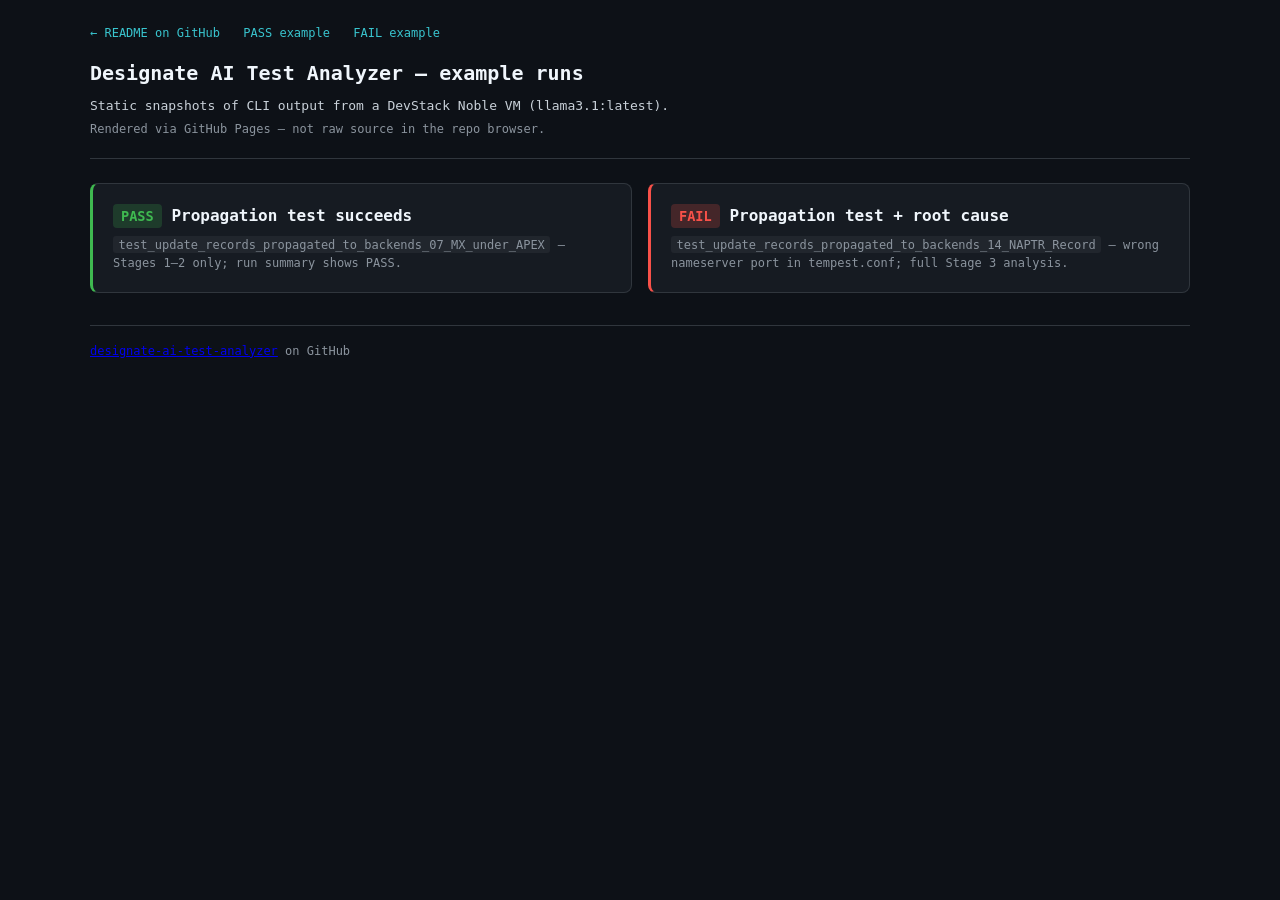
==== docs/index.html @ a3a5df71 "First draft" ====
<!DOCTYPE html>
<html lang="en">
<head>
  <meta charset="utf-8">
  <meta name="viewport" content="width=device-width, initial-scale=1">
  <title>Example output — Designate AI Test Analyzer</title>
  <link rel="stylesheet" href="style.css">
</head>
<body>
  <nav class="nav-links">
    <a href="https://github.com/zahlabut/designate-ai-test-analyzer#readme">← README on GitHub</a>
    <a href="example-pass.html">PASS example</a>
    <a href="example-fail.html">FAIL example</a>
  </nav>

  <header class="page-header">
    <h1>Designate AI Test Analyzer — example runs</h1>
    <p class="meta">Static snapshots of CLI output from a DevStack Noble VM (llama3.1:latest).</p>
    <p class="meta dim">Rendered via GitHub Pages — not raw source in the repo browser.</p>
  </header>

  <div class="cards">
    <a class="card pass" href="example-pass.html">
      <h2><span class="badge pass">PASS</span> Propagation test succeeds</h2>
      <p><code>test_update_records_propagated_to_backends_07_MX_under_APEX</code> — Stages 1–2 only; run summary shows PASS.</p>
    </a>
    <a class="card fail" href="example-fail.html">
      <h2><span class="badge fail">FAIL</span> Propagation test + root cause</h2>
      <p><code>test_update_records_propagated_to_backends_14_NAPTR_Record</code> — wrong nameserver port in tempest.conf; full Stage 3 analysis.</p>
    </a>
  </div>

  <footer>
    <a href="https://github.com/zahlabut/designate-ai-test-analyzer">designate-ai-test-analyzer</a> on GitHub
  </footer>
</body>
</html>
---- docs/style.css ----
:root {
  --bg: #0d1117;
  --surface: #161b22;
  --border: #30363d;
  --text: #c9d1d9;
  --dim: #8b949e;
  --cyan: #39c5cf;
  --yellow: #d29922;
  --green: #3fb950;
  --red: #f85149;
  --magenta: #bc8cff;
  --white: #f0f6fc;
  --code-bg: #21262d;
}

* { box-sizing: border-box; }

body {
  margin: 0;
  padding: 1.5rem;
  background: var(--bg);
  color: var(--text);
  font-family: "JetBrains Mono", "Fira Code", "SF Mono", Consolas, monospace;
  font-size: 13px;
  line-height: 1.5;
}

.page-header {
  max-width: 1100px;
  margin: 0 auto 1.5rem;
  padding-bottom: 1rem;
  border-bottom: 1px solid var(--border);
}

.page-header h1 {
  margin: 0 0 0.5rem;
  font-size: 1.25rem;
  font-weight: 600;
  color: var(--white);
}

.meta { margin: 0.25rem 0; }
.meta.dim { color: var(--dim); font-size: 12px; }

.badge {
  display: inline-block;
  padding: 0.1rem 0.5rem;
  border-radius: 4px;
  font-size: 0.85rem;
  font-weight: 700;
  vertical-align: middle;
}

.badge.pass { background: rgba(63, 185, 80, 0.2); color: var(--green); }
.badge.fail { background: rgba(248, 81, 73, 0.2); color: var(--red); }

.nav-links {
  max-width: 1100px;
  margin: 0 auto 1rem;
  font-size: 12px;
}

.nav-links a {
  color: var(--cyan);
  text-decoration: none;
  margin-right: 1rem;
}

.nav-links a:hover { text-decoration: underline; }

.terminal {
  max-width: 1100px;
  margin: 0 auto;
}

.panel {
  border: 1px solid var(--border);
  border-radius: 6px;
  margin-bottom: 0.75rem;
  overflow: hidden;
}

.panel-title {
  padding: 0.35rem 0.75rem;
  font-weight: 600;
  border-bottom: 1px solid var(--border);
  background: var(--surface);
}

.panel-body {
  padding: 0.75rem;
  white-space: pre-wrap;
  word-break: break-word;
}

.panel-header .panel-title { color: var(--white); }
.panel-cyan .panel-title { color: var(--cyan); }
.panel-yellow .panel-title { color: var(--yellow); }
.panel-green .panel-title { color: var(--green); }
.panel-red .panel-title { color: var(--red); }
.panel-magenta .panel-title { color: var(--magenta); }
.panel-summary .panel-title { color: var(--green); }
.panel-summary.fail .panel-title { color: var(--red); }

.diagram {
  background: var(--surface);
  border: 1px solid var(--border);
  border-radius: 6px;
  padding: 1rem;
  margin-bottom: 0.75rem;
  white-space: pre;
  overflow-x: auto;
  color: var(--dim);
  line-height: 1.4;
}

.diagram .cyan { color: var(--cyan); }
.diagram .yellow { color: var(--yellow); }
.diagram .magenta { color: var(--magenta); }

.line { margin: 0.15rem 0; }
.line.dim { color: var(--dim); }
.line.info { color: var(--text); }
.line.ok { color: var(--green); }

.list-tests {
  background: var(--surface);
  border: 1px solid var(--border);
  border-radius: 6px;
  padding: 0.75rem;
  margin-bottom: 0.75rem;
  max-height: 220px;
  overflow-y: auto;
  font-size: 12px;
}

.list-tests .selected { color: var(--cyan); font-weight: 600; }

code {
  background: var(--code-bg);
  padding: 0.1rem 0.35rem;
  border-radius: 3px;
  font-size: 12px;
}

footer {
  max-width: 1100px;
  margin: 2rem auto 0;
  padding-top: 1rem;
  border-top: 1px solid var(--border);
  color: var(--dim);
  font-size: 12px;
}

.cards {
  max-width: 1100px;
  margin: 0 auto;
  display: grid;
  grid-template-columns: repeat(auto-fit, minmax(280px, 1fr));
  gap: 1rem;
}

.card {
  display: block;
  padding: 1.25rem;
  background: var(--surface);
  border: 1px solid var(--border);
  border-radius: 8px;
  color: var(--text);
  text-decoration: none;
  transition: border-color 0.15s;
}

.card:hover {
  border-color: var(--cyan);
}

.card h2 {
  margin: 0 0 0.5rem;
  font-size: 1rem;
  color: var(--white);
}

.card p {
  margin: 0;
  font-size: 12px;
  color: var(--dim);
}

.card.pass { border-left: 3px solid var(--green); }
.card.fail { border-left: 3px solid var(--red); }
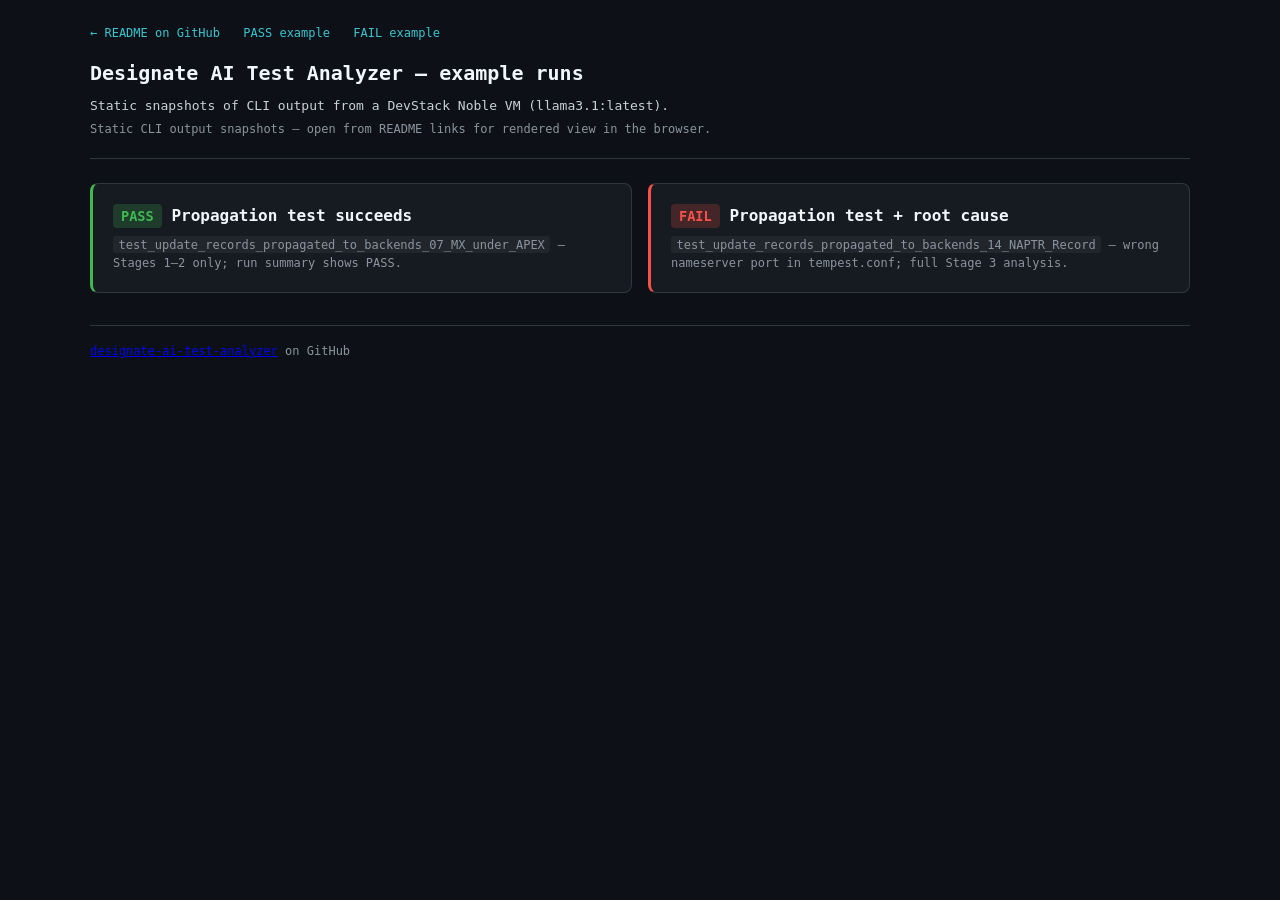
==== commit 2650b323: "Use htmlpreview links for example output; drop failing Pages workflow. GitHub Pages was never enable" ====
--- a/docs/index.html
+++ b/docs/index.html
@@ -4,27 +4,220 @@
   <meta charset="utf-8">
   <meta name="viewport" content="width=device-width, initial-scale=1">
   <title>Example output — Designate AI Test Analyzer</title>
-  <link rel="stylesheet" href="style.css">
+  <style>
+:root {
+  --bg: #0d1117;
+  --surface: #161b22;
+  --border: #30363d;
+  --text: #c9d1d9;
+  --dim: #8b949e;
+  --cyan: #39c5cf;
+  --yellow: #d29922;
+  --green: #3fb950;
+  --red: #f85149;
+  --magenta: #bc8cff;
+  --white: #f0f6fc;
+  --code-bg: #21262d;
+}
+
+* { box-sizing: border-box; }
+
+body {
+  margin: 0;
+  padding: 1.5rem;
+  background: var(--bg);
+  color: var(--text);
+  font-family: "JetBrains Mono", "Fira Code", "SF Mono", Consolas, monospace;
+  font-size: 13px;
+  line-height: 1.5;
+}
+
+.page-header {
+  max-width: 1100px;
+  margin: 0 auto 1.5rem;
+  padding-bottom: 1rem;
+  border-bottom: 1px solid var(--border);
+}
+
+.page-header h1 {
+  margin: 0 0 0.5rem;
+  font-size: 1.25rem;
+  font-weight: 600;
+  color: var(--white);
+}
+
+.meta { margin: 0.25rem 0; }
+.meta.dim { color: var(--dim); font-size: 12px; }
+
+.badge {
+  display: inline-block;
+  padding: 0.1rem 0.5rem;
+  border-radius: 4px;
+  font-size: 0.85rem;
+  font-weight: 700;
+  vertical-align: middle;
+}
+
+.badge.pass { background: rgba(63, 185, 80, 0.2); color: var(--green); }
+.badge.fail { background: rgba(248, 81, 73, 0.2); color: var(--red); }
+
+.nav-links {
+  max-width: 1100px;
+  margin: 0 auto 1rem;
+  font-size: 12px;
+}
+
+.nav-links a {
+  color: var(--cyan);
+  text-decoration: none;
+  margin-right: 1rem;
+}
+
+.nav-links a:hover { text-decoration: underline; }
+
+.terminal {
+  max-width: 1100px;
+  margin: 0 auto;
+}
+
+.panel {
+  border: 1px solid var(--border);
+  border-radius: 6px;
+  margin-bottom: 0.75rem;
+  overflow: hidden;
+}
+
+.panel-title {
+  padding: 0.35rem 0.75rem;
+  font-weight: 600;
+  border-bottom: 1px solid var(--border);
+  background: var(--surface);
+}
+
+.panel-body {
+  padding: 0.75rem;
+  white-space: pre-wrap;
+  word-break: break-word;
+}
+
+.panel-header .panel-title { color: var(--white); }
+.panel-cyan .panel-title { color: var(--cyan); }
+.panel-yellow .panel-title { color: var(--yellow); }
+.panel-green .panel-title { color: var(--green); }
+.panel-red .panel-title { color: var(--red); }
+.panel-magenta .panel-title { color: var(--magenta); }
+.panel-summary .panel-title { color: var(--green); }
+.panel-summary.fail .panel-title { color: var(--red); }
+
+.diagram {
+  background: var(--surface);
+  border: 1px solid var(--border);
+  border-radius: 6px;
+  padding: 1rem;
+  margin-bottom: 0.75rem;
+  white-space: pre;
+  overflow-x: auto;
+  color: var(--dim);
+  line-height: 1.4;
+}
+
+.diagram .cyan { color: var(--cyan); }
+.diagram .yellow { color: var(--yellow); }
+.diagram .magenta { color: var(--magenta); }
+
+.line { margin: 0.15rem 0; }
+.line.dim { color: var(--dim); }
+.line.info { color: var(--text); }
+.line.ok { color: var(--green); }
+
+.list-tests {
+  background: var(--surface);
+  border: 1px solid var(--border);
+  border-radius: 6px;
+  padding: 0.75rem;
+  margin-bottom: 0.75rem;
+  max-height: 220px;
+  overflow-y: auto;
+  font-size: 12px;
+}
+
+.list-tests .selected { color: var(--cyan); font-weight: 600; }
+
+code {
+  background: var(--code-bg);
+  padding: 0.1rem 0.35rem;
+  border-radius: 3px;
+  font-size: 12px;
+}
+
+footer {
+  max-width: 1100px;
+  margin: 2rem auto 0;
+  padding-top: 1rem;
+  border-top: 1px solid var(--border);
+  color: var(--dim);
+  font-size: 12px;
+}
+
+.cards {
+  max-width: 1100px;
+  margin: 0 auto;
+  display: grid;
+  grid-template-columns: repeat(auto-fit, minmax(280px, 1fr));
+  gap: 1rem;
+}
+
+.card {
+  display: block;
+  padding: 1.25rem;
+  background: var(--surface);
+  border: 1px solid var(--border);
+  border-radius: 8px;
+  color: var(--text);
+  text-decoration: none;
+  transition: border-color 0.15s;
+}
+
+.card:hover {
+  border-color: var(--cyan);
+}
+
+.card h2 {
+  margin: 0 0 0.5rem;
+  font-size: 1rem;
+  color: var(--white);
+}
+
+.card p {
+  margin: 0;
+  font-size: 12px;
+  color: var(--dim);
+}
+
+.card.pass { border-left: 3px solid var(--green); }
+.card.fail { border-left: 3px solid var(--red); }
+
+  </style>
 </head>
 <body>
   <nav class="nav-links">
     <a href="https://github.com/zahlabut/designate-ai-test-analyzer#readme">← README on GitHub</a>
-    <a href="example-pass.html">PASS example</a>
-    <a href="example-fail.html">FAIL example</a>
+    <a href="https://htmlpreview.github.io/?https://raw.githubusercontent.com/zahlabut/designate-ai-test-analyzer/master/docs/example-pass.html">PASS example</a>
+    <a href="https://htmlpreview.github.io/?https://raw.githubusercontent.com/zahlabut/designate-ai-test-analyzer/master/docs/example-fail.html">FAIL example</a>
   </nav>
 
   <header class="page-header">
     <h1>Designate AI Test Analyzer — example runs</h1>
     <p class="meta">Static snapshots of CLI output from a DevStack Noble VM (llama3.1:latest).</p>
-    <p class="meta dim">Rendered via GitHub Pages — not raw source in the repo browser.</p>
+    <p class="meta dim">Static CLI output snapshots — open from README links for rendered view in the browser.</p>
   </header>
 
   <div class="cards">
-    <a class="card pass" href="example-pass.html">
+    <a class="card pass" href="https://htmlpreview.github.io/?https://raw.githubusercontent.com/zahlabut/designate-ai-test-analyzer/master/docs/example-pass.html">
       <h2><span class="badge pass">PASS</span> Propagation test succeeds</h2>
       <p><code>test_update_records_propagated_to_backends_07_MX_under_APEX</code> — Stages 1–2 only; run summary shows PASS.</p>
     </a>
-    <a class="card fail" href="example-fail.html">
+    <a class="card fail" href="https://htmlpreview.github.io/?https://raw.githubusercontent.com/zahlabut/designate-ai-test-analyzer/master/docs/example-fail.html">
       <h2><span class="badge fail">FAIL</span> Propagation test + root cause</h2>
       <p><code>test_update_records_propagated_to_backends_14_NAPTR_Record</code> — wrong nameserver port in tempest.conf; full Stage 3 analysis.</p>
     </a>
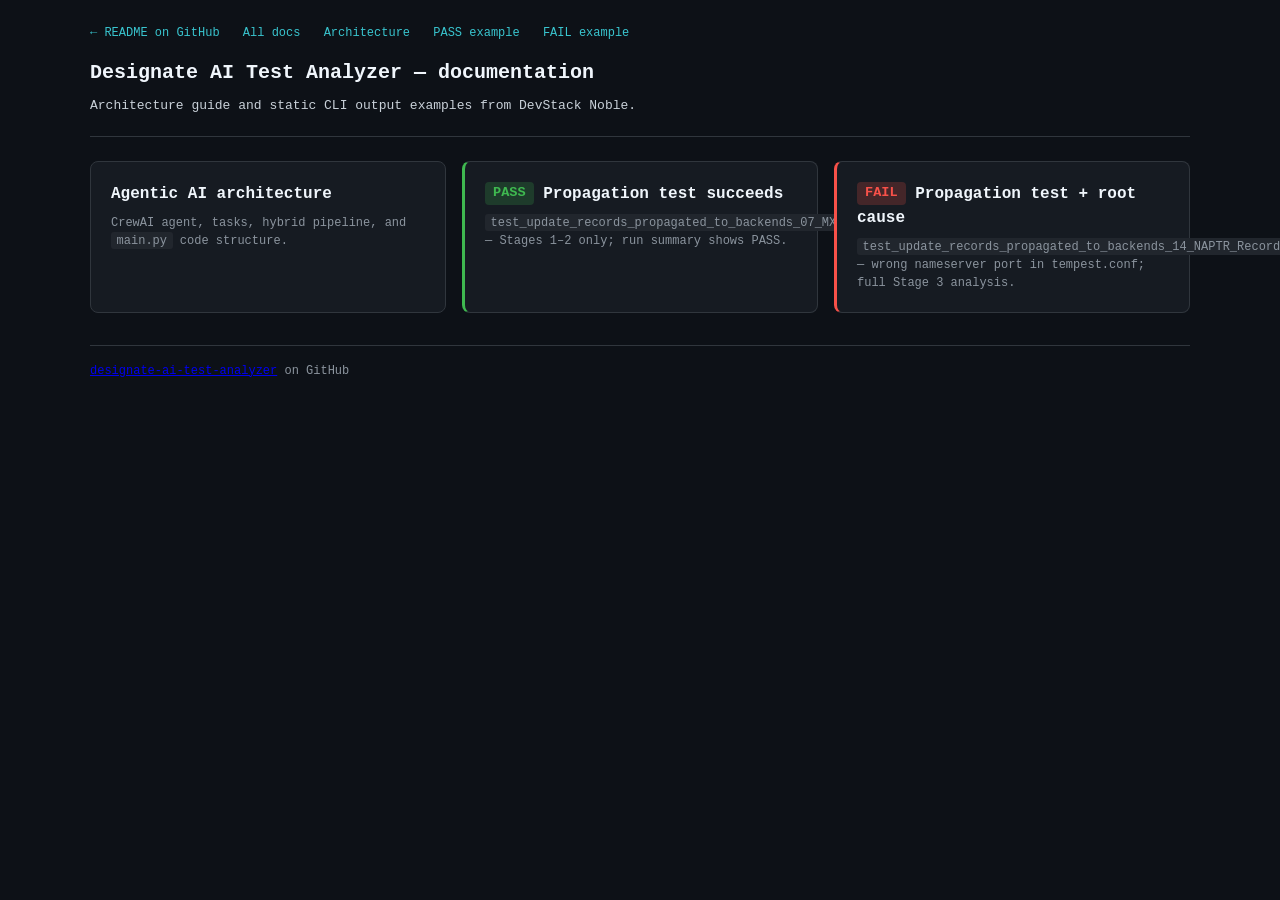
==== commit 18a39377: "First draft" ====
--- a/docs/index.html
+++ b/docs/index.html
@@ -202,17 +202,22 @@
 <body>
   <nav class="nav-links">
     <a href="https://github.com/zahlabut/designate-ai-test-analyzer#readme">← README on GitHub</a>
+    <a href="https://htmlpreview.github.io/?https://raw.githubusercontent.com/zahlabut/designate-ai-test-analyzer/master/docs/index.html">All docs</a>
+    <a href="https://htmlpreview.github.io/?https://raw.githubusercontent.com/zahlabut/designate-ai-test-analyzer/master/docs/architecture.html">Architecture</a>
     <a href="https://htmlpreview.github.io/?https://raw.githubusercontent.com/zahlabut/designate-ai-test-analyzer/master/docs/example-pass.html">PASS example</a>
     <a href="https://htmlpreview.github.io/?https://raw.githubusercontent.com/zahlabut/designate-ai-test-analyzer/master/docs/example-fail.html">FAIL example</a>
   </nav>
 
   <header class="page-header">
-    <h1>Designate AI Test Analyzer — example runs</h1>
-    <p class="meta">Static snapshots of CLI output from a DevStack Noble VM (llama3.1:latest).</p>
-    <p class="meta dim">Static CLI output snapshots — open from README links for rendered view in the browser.</p>
+    <h1>Designate AI Test Analyzer — documentation</h1>
+    <p class="meta">Architecture guide and static CLI output examples from DevStack Noble.</p>
   </header>
 
   <div class="cards">
+    <a class="card doc" href="https://htmlpreview.github.io/?https://raw.githubusercontent.com/zahlabut/designate-ai-test-analyzer/master/docs/architecture.html">
+      <h2>Agentic AI architecture</h2>
+      <p>CrewAI agent, tasks, hybrid pipeline, and <code>main.py</code> code structure.</p>
+    </a>
     <a class="card pass" href="https://htmlpreview.github.io/?https://raw.githubusercontent.com/zahlabut/designate-ai-test-analyzer/master/docs/example-pass.html">
       <h2><span class="badge pass">PASS</span> Propagation test succeeds</h2>
       <p><code>test_update_records_propagated_to_backends_07_MX_under_APEX</code> — Stages 1–2 only; run summary shows PASS.</p>
